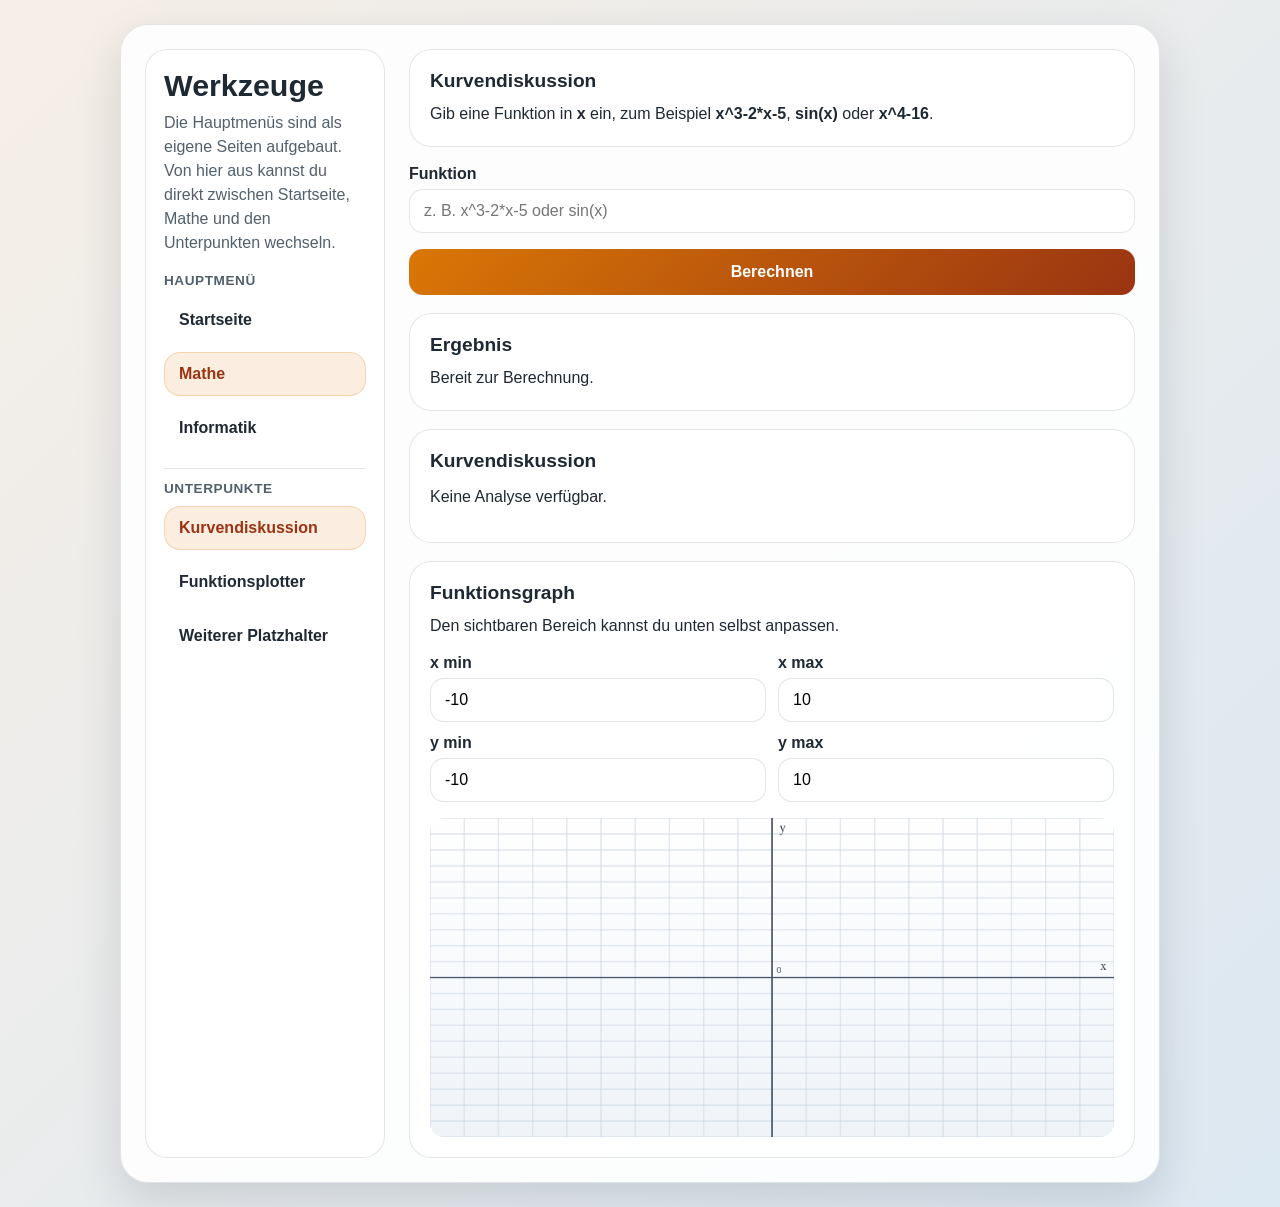
==== Webserver/HTML/mathe.html @ 1571a95f "Reorganize Webserver files into HTML and JavaScript folders" ====
<!DOCTYPE html>
<html lang="de">
<head>
    <meta charset="UTF-8">
    <meta name="viewport" content="width=device-width, initial-scale=1.0">
    <title>Mathe: Kurvendiskussion</title>
    <link rel="stylesheet" href="../styles.css?v=18">
</head>
<body>
<main class="card">
    <div class="app-shell">
        <aside class="sidebar">
            <div class="brand">
                <h1>Werkzeuge</h1>
                <p>Die Hauptmenüs sind als eigene Seiten aufgebaut. Von hier aus kannst du direkt zwischen Startseite, Mathe und den Unterpunkten wechseln.</p>
            </div>

            <section class="menu-group">
                <h2 class="menu-title">Hauptmenü</h2>
                <div class="menu-list">
                    <a class="menu-button" href="./index.html">Startseite</a>
                    <a class="menu-button is-active" href="./mathe.html">Mathe</a>
                    <a class="menu-button" href="./informatik.html">Informatik</a>
                </div>
            </section>

            <section class="menu-group submenu is-active">
                <h2 class="menu-title">Unterpunkte</h2>
                <div class="menu-list">
                    <button class="menu-button is-active" type="button" data-screen-target="screen-kurvendiskussion">Kurvendiskussion</button>
                    <button class="menu-button" type="button" data-screen-target="screen-funktionsplotter">Funktionsplotter</button>
                    <button class="menu-button" type="button" data-screen-target="screen-placeholder">Weiterer Platzhalter</button>
                </div>
            </section>
        </aside>

        <section class="content">
            <div class="screen is-active" id="screen-kurvendiskussion">
                <section class="hero">
                    <h2>Kurvendiskussion</h2>
                    <p>Gib eine Funktion in <strong>x</strong> ein, zum Beispiel <strong>x^3-2*x-5</strong>, <strong>sin(x)</strong> oder <strong>x^4-16</strong>.</p>
                </section>

                <form id="zero-form">
                    <label for="function-input">
                        Funktion
                        <input id="function-input" name="function" type="text" placeholder="z. B. x^3-2*x-5 oder sin(x)" required>
                    </label>

                    <button type="submit">Berechnen</button>
                </form>

                <section class="result" id="result">
                    <h2>Ergebnis</h2>
                    <p>Bereit zur Berechnung.</p>
                </section>

                <section class="analysis" id="analysis">
                    <h2>Kurvendiskussion</h2>
                    <p>Nach der Berechnung erscheinen hier weitere Eigenschaften der Funktion.</p>
                </section>

                <section class="graph">
                    <h2>Funktionsgraph</h2>
                    <p>Den sichtbaren Bereich kannst du unten selbst anpassen.</p>
                    <div class="graph-controls">
                        <label for="min-x">
                            x min
                            <input id="min-x" type="number" step="any" value="-10">
                        </label>
                        <label for="max-x">
                            x max
                            <input id="max-x" type="number" step="any" value="10">
                        </label>
                        <label for="min-y">
                            y min
                            <input id="min-y" type="number" step="any" value="-10">
                        </label>
                        <label for="max-y">
                            y max
                            <input id="max-y" type="number" step="any" value="10">
                        </label>
                    </div>
                    <canvas id="graph-canvas" width="900" height="420"></canvas>
                </section>
            </div>

            <div class="screen" id="screen-funktionsplotter">
                <section class="placeholder">
                    <h2>Funktionsplotter</h2>
                    <p>Das ist ein weiterer Beispiel-Unterpunkt unter Mathe.</p>
                    <p>Hier könntest du später zum Beispiel einen eigenen Plotter, einen Ableitungsrechner oder ein anderes Werkzeug einbauen.</p>
                </section>
            </div>

            <div class="screen" id="screen-placeholder">
                <section class="placeholder">
                    <h2>Weiterer Platzhalter</h2>
                    <p>Hier kannst du später einen weiteren Mathe-Unterpunkt einfügen.</p>
                    <p>Du musst dafür nur einen neuen Menübutton mit `data-screen-target` und einen neuen Bereich mit passender `id` anlegen.</p>
                </section>
            </div>
        </section>
    </div>
</main>

<script src="../JavaScript/app.js?v=18"></script>
</body>
</html>
---- Webserver/styles.css ----
:root {
    --bg: linear-gradient(135deg, #f6efe7, #dce8f2);
    --card: rgba(255, 255, 255, 0.88);
    --panel: rgba(255, 255, 255, 0.72);
    --text: #1f2933;
    --muted: #52606d;
    --accent: #d97706;
    --accent-dark: #9a3412;
    --accent-soft: rgba(217, 119, 6, 0.12);
    --border: rgba(31, 41, 51, 0.12);
}

* {
    box-sizing: border-box;
}

body {
    margin: 0;
    min-height: 100vh;
    padding: 24px;
    font-family: "Segoe UI", Tahoma, Geneva, Verdana, sans-serif;
    background: var(--bg);
    color: var(--text);
}

.card {
    width: min(100%, 1040px);
    margin: 0 auto;
    background: var(--card);
    backdrop-filter: blur(10px);
    border: 1px solid var(--border);
    border-radius: 28px;
    padding: 24px;
    box-shadow: 0 18px 45px rgba(31, 41, 51, 0.15);
}

.app-shell {
    display: grid;
    grid-template-columns: 240px minmax(0, 1fr);
    gap: 24px;
}

.sidebar {
    padding: 18px;
    border-radius: 22px;
    background: var(--panel);
    border: 1px solid var(--border);
}

.brand {
    margin-bottom: 18px;
}

.brand h1 {
    margin: 0 0 8px;
    font-size: 1.9rem;
}

.brand p {
    margin: 0;
    color: var(--muted);
    line-height: 1.5;
}

.menu-group + .menu-group {
    margin-top: 18px;
}

.menu-title {
    margin: 0 0 10px;
    font-size: 0.85rem;
    font-weight: 700;
    letter-spacing: 0.04em;
    text-transform: uppercase;
    color: var(--muted);
}

.menu-list {
    display: grid;
    gap: 10px;
}

.menu-button {
    display: block;
    width: 100%;
    text-align: left;
    border: 1px solid transparent;
    border-radius: 16px;
    padding: 12px 14px;
    background: transparent;
    color: var(--text);
    font: inherit;
    font-weight: 700;
    cursor: pointer;
    text-decoration: none;
}

.menu-button.is-active {
    background: var(--accent-soft);
    border-color: rgba(217, 119, 6, 0.22);
    color: var(--accent-dark);
}

.submenu {
    display: none;
    margin-top: 12px;
    padding-top: 12px;
    border-top: 1px solid var(--border);
}

.submenu.is-active {
    display: block;
}

.submenu button {
    font-weight: 600;
}

.content {
    display: grid;
    gap: 18px;
}

.landing-shell {
    display: grid;
    gap: 22px;
}

.landing-hero {
    text-align: center;
}

.landing-hero h1 {
    margin: 0 0 12px;
    font-size: clamp(2.2rem, 4vw, 3.2rem);
}

.landing-grid {
    display: grid;
    grid-template-columns: repeat(2, minmax(0, 1fr));
    gap: 18px;
}

.landing-link {
    display: grid;
    gap: 10px;
    padding: 24px;
    border-radius: 24px;
    background: var(--panel);
    border: 1px solid var(--border);
    color: var(--text);
    text-decoration: none;
    transition: transform 0.18s ease, box-shadow 0.18s ease, border-color 0.18s ease;
}

.landing-link:hover {
    transform: translateY(-2px);
    border-color: rgba(217, 119, 6, 0.28);
    box-shadow: 0 16px 32px rgba(31, 41, 51, 0.10);
}

.landing-link strong {
    font-size: 1.35rem;
}

.landing-link span {
    line-height: 1.5;
}

.landing-kicker,
.eyebrow {
    font-size: 0.8rem;
    font-weight: 700;
    letter-spacing: 0.08em;
    text-transform: uppercase;
    color: var(--accent-dark);
}

.screen {
    display: none;
}

.screen.is-active {
    display: grid;
    gap: 18px;
}

.hero,
.result,
.analysis,
.graph,
.placeholder {
    padding: 20px;
    border-radius: 22px;
    background: var(--panel);
    border: 1px solid var(--border);
}

.hero h2,
.result h2,
.analysis h2,
.graph h2,
.placeholder h2 {
    margin: 0 0 10px;
    font-size: 1.2rem;
}

.hero p,
.result p,
.graph p,
.placeholder p {
    margin: 0;
    line-height: 1.5;
}

form {
    display: grid;
    gap: 16px;
}

label {
    display: grid;
    gap: 6px;
    font-weight: 600;
}

input {
    width: 100%;
    padding: 12px 14px;
    border: 1px solid var(--border);
    border-radius: 14px;
    font-size: 1rem;
    background: rgba(255, 255, 255, 0.9);
}

button {
    border: 0;
    border-radius: 14px;
    padding: 14px 18px;
    background: linear-gradient(135deg, var(--accent), var(--accent-dark));
    color: white;
    font-size: 1rem;
    font-weight: 700;
    cursor: pointer;
}

.analysis-list {
    display: grid;
    gap: 10px;
}

.analysis-line {
    line-height: 1.5;
    display: block;
}

.analysis-toggle-inline {
    display: inline-flex;
    align-items: flex-start;
    gap: 10px;
    font-weight: 600;
    vertical-align: top;
}

.analysis-toggle-inline input {
    appearance: none;
    -webkit-appearance: none;
    width: 12px;
    height: 12px;
    margin: 0;
    border: 1px solid var(--accent);
    border-radius: 3px;
    background: rgba(255, 255, 255, 0.95);
    display: inline-grid;
    place-content: center;
    cursor: pointer;
    transition: background 0.15s ease, border-color 0.15s ease, box-shadow 0.15s ease;
}

.analysis-toggle-inline input::before {
    content: "";
    width: 4px;
    height: 2px;
    border-left: 1px solid white;
    border-bottom: 1px solid white;
    transform: rotate(-45deg) scale(0);
    transform-origin: center;
    transition: transform 0.12s ease;
}

.analysis-toggle-inline input:checked {
    background: linear-gradient(135deg, var(--accent), var(--accent-dark));
    border-color: var(--accent-dark);
}

.analysis-toggle-inline input:checked::before {
    transform: rotate(-45deg) scale(1);
}

.analysis-toggle-inline input:hover {
    box-shadow: 0 0 0 3px rgba(217, 119, 6, 0.10);
}

.analysis-toggle-inline input:focus-visible {
    outline: none;
    box-shadow: 0 0 0 3px rgba(217, 119, 6, 0.16);
}

.analysis-value {
    color: var(--muted);
    display: inline;
    margin-left: 6px;
}

.analysis-value.is-hidden {
    display: none;
}

.graph-controls {
    display: grid;
    grid-template-columns: repeat(2, minmax(0, 1fr));
    gap: 12px;
    margin: 16px 0;
}

canvas {
    width: 100%;
    height: auto;
    display: block;
    border-radius: 14px;
    background: linear-gradient(180deg, rgba(255, 255, 255, 0.95), rgba(237, 242, 247, 0.9));
}

.placeholder p + p {
    margin-top: 10px;
}

@media (max-width: 860px) {
    .app-shell {
        grid-template-columns: 1fr;
    }

    .landing-grid {
        grid-template-columns: 1fr;
    }
}
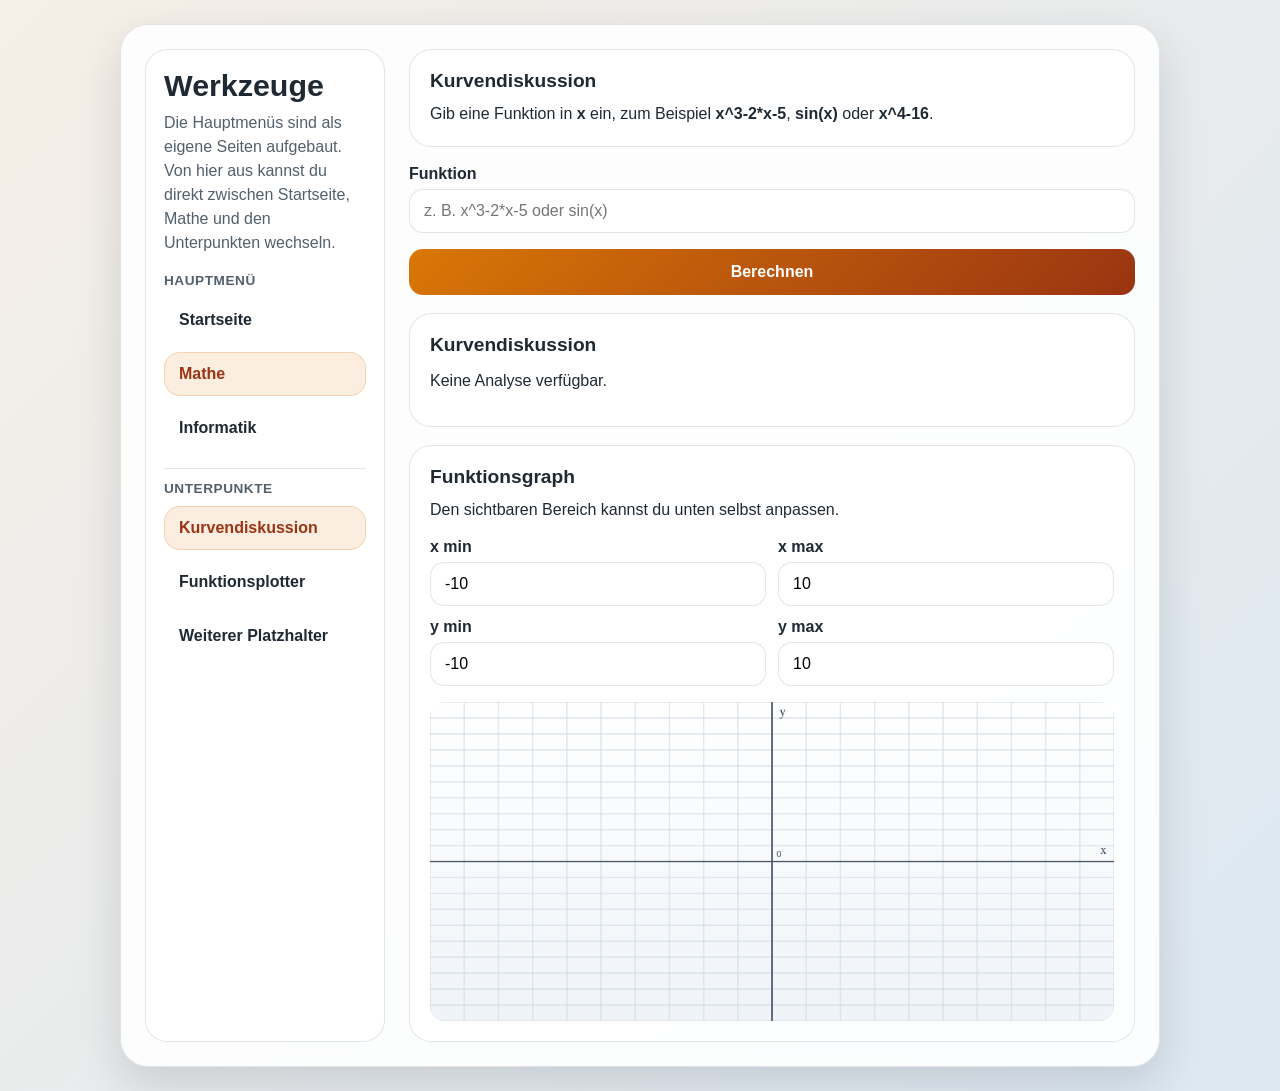
==== commit ca3e413d: "Move result output into curve analysis section" ====
--- a/Webserver/HTML/mathe.html
+++ b/Webserver/HTML/mathe.html
@@ -49,11 +49,6 @@
 
                     <button type="submit">Berechnen</button>
                 </form>
-
-                <section class="result" id="result">
-                    <h2>Ergebnis</h2>
-                    <p>Bereit zur Berechnung.</p>
-                </section>
 
                 <section class="analysis" id="analysis">
                     <h2>Kurvendiskussion</h2>
--- a/Webserver/styles.css
+++ b/Webserver/styles.css
@@ -213,6 +213,12 @@
     line-height: 1.5;
 }
 
+.analysis-intro {
+    margin: 0 0 14px;
+    line-height: 1.5;
+    color: var(--muted);
+}
+
 form {
     display: grid;
     gap: 16px;
